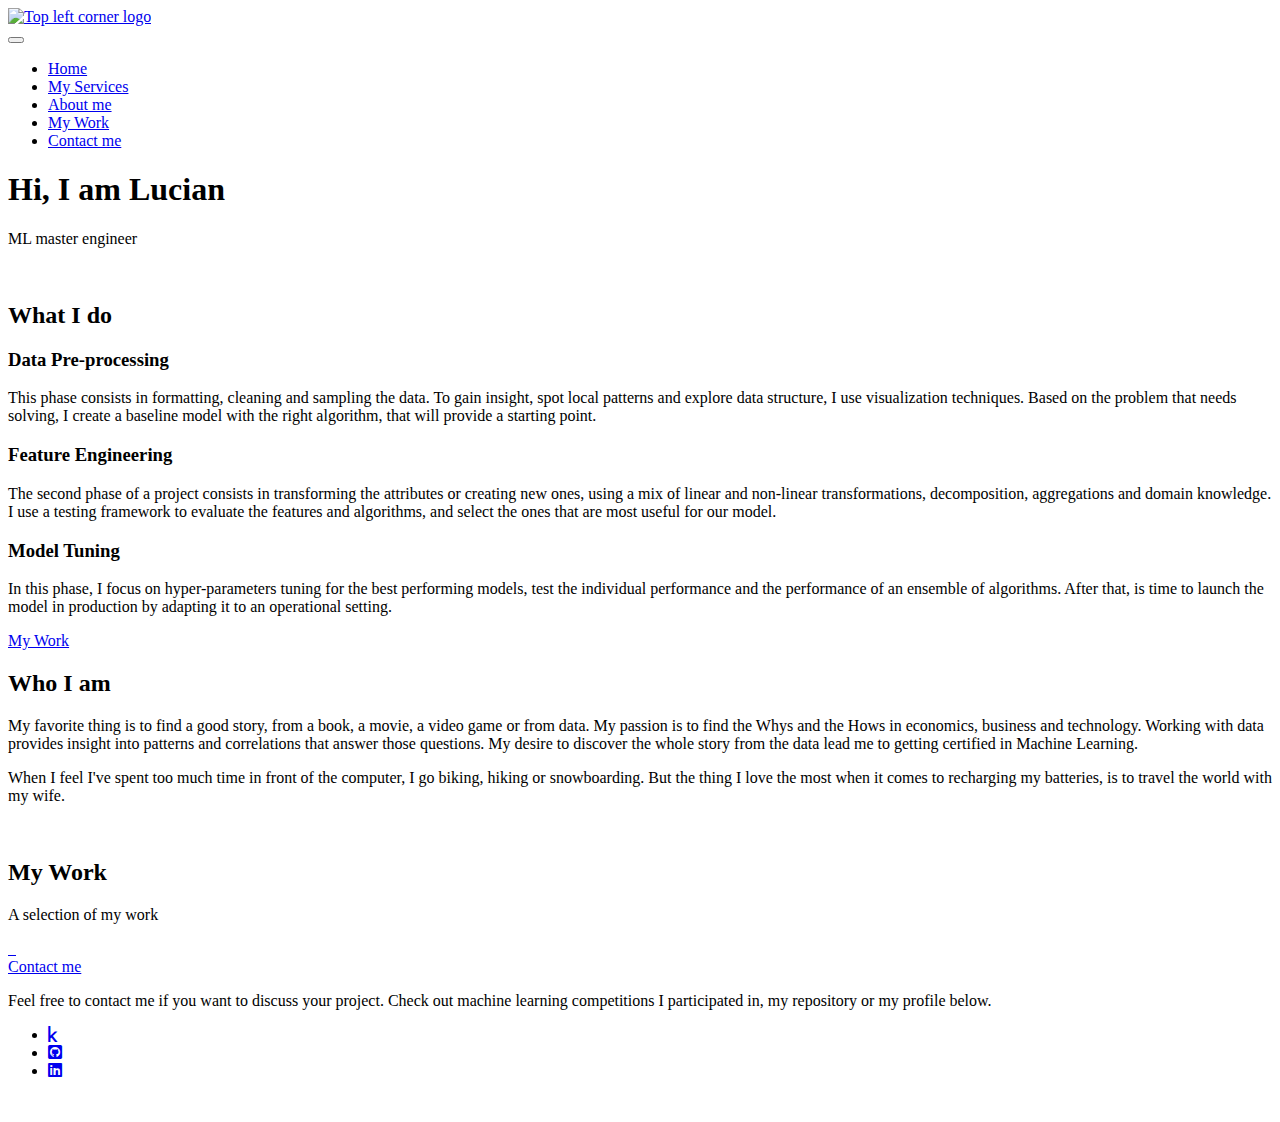
==== index.html @ 3795da47 "Add files via upload" ====
<!DOCTYPE html>
<html lang="en">
    <head>
        <meta charset="UTF-8">
        <meta name="viewport" content="width=device-width, initial-scale=1.0">
        <title>Lucian's Showcase</title>
        <link rel="stylesheet" href="https://cdnjs.cloudflare.com/ajax/libs/normalize/8.0.1/normalize.min.css">
        <link rel="stylesheet" href="https://cdnjs.cloudflare.com/ajax/libs/font-awesome/5.14.0/css/all.css">

        <!-- Here you can link your fonts -->
        <link href="https://fonts.googleapis.com/css?family=Lora:400,700|Roboto+Slab:400,700&display=swap"
              rel="stylesheet">
        <link rel="stylesheet" href="css/style.css">
    </head>

    <body>
        <header>
            <div class="logo">
                <a href="#home">
                    <img style="width:50%" src="img/logo-transp.png" alt="Top left corner logo">
                </a>
            </div>

            <button class="nav-toggle" aria-label="toggle navigation">
                <span class="hamburger"></span>
            </button>
            <nav class="nav">
                <ul class="nav__list">
                    <li class="nav__item"><a href="#home" class="nav__link">Home</a></li>
                    <li class="nav__item"><a href="#services" class="nav__link">My Services</a></li>
                    <li class="nav__item"><a href="#about" class="nav__link">About me</a></li>
                    <li class="nav__item"><a href="#work" class="nav__link">My Work</a></li>
                    <li class="nav__item"><a href="#contact" class="nav__link">Contact me</a></li>
                </ul>
            </nav>
        </header>

        <!-- Introduction -->
        <section class="intro" id="home">
            <h1 class="section__title section__title--intro">
                Hi, I am <strong>Lucian</strong>
            </h1>
            <p class="section__subtitle section__subtitle--intro">ML master engineer</p>
            <img src="img/In_red_cropped.jpg" alt="" class="intro__img">
        </section>

        <!-- My services -->
        <section class="my-services" id="services">
            <h2 class="section__title section__title--services">What I do</h2>
            <div class="services">
                <div class="service">
                    <h3>Data Pre-processing</h3>
                    <p>This phase consists in formatting, cleaning and sampling the data. To gain insight, spot local
                     patterns and explore data structure, I use visualization techniques. Based on the problem that
                        needs solving, I create a baseline model with the right algorithm, that will provide a
                        starting point.
                    </p>
                </div> <!-- / service -->

                <div class="service">
                    <h3>Feature Engineering</h3>
                    <p>The second phase of a project consists in transforming the attributes or creating new ones,
                        using a mix of linear and non-linear transformations, decomposition, aggregations and domain
                        knowledge. I use a testing framework to evaluate the features and algorithms, and select the
                        ones that are most useful for our model.
                    </p>
                </div> <!-- / service -->

                <div class="service">
                    <h3>Model Tuning</h3>
                    <p>In this phase, I focus on hyper-parameters tuning for the best performing models, test the
                        individual performance and the performance of an ensemble of algorithms. After that, is time to
                        launch the model in production by adapting it to an operational setting.
                    </p>
                </div> <!-- / service -->
            </div> <!-- / services -->

            <a href="#work" class="btn">My Work</a>
        </section>

        <!-- About me -->
        <section class="about-me" id="about">
            <h2 class="section__title section__title--about">Who I am</h2>
            <p class="section__subtitle section__subtitle--about"></p>

            <div class="about--me__body">
                <p>My favorite thing is to find a good story, from a book, a movie, a video game or from data. My
                    passion is to find the Whys and the Hows in economics, business and technology. Working with
                    data provides insight into patterns and correlations that answer those questions. My desire
                    to discover the whole story from the data lead me to getting certified in Machine
                    Learning.</p>
                <p>When I feel I've spent too much time in front of the computer, I go biking, hiking
                    or snowboarding. But the thing I love the most when it comes to recharging my batteries, is
                    to travel the world with my wife.</p>
            </div>

            <img src="img/Hiking_Yellowstone_cropped.jpg" alt="" class="about-me__img">
        </section>

        <!-- My Work -->
        <section class="my-work" id="work">
            <h2 class="section__title section__title--work">My Work</h2>
            <p class="section__subtitle section__subtitle--work">A selection of my work</p>

            <div class="portfolio">
                <!-- item 1 -->
                <a href="kiva.html" class="portfolio--item">
                    <img src="img/Kiva/Crowdfunding%20-%20phone%20-%20white.jpg" alt="" class="portfolio__img">
                </a>
                <!-- item 2 -->
                <a href="avito.html" class="portfolio--item">
                    <img src="img/Avito/Avito_home_logo_1200x800.jpg" alt="" class="portfolio__img">
                </a>
                <!-- item 3 -->
                <a href="home_credit.html" class="portfolio--item">
                    <img src="img/HomeCredit/Credit_score_smileys.jpg" alt="" class="portfolio__img">
                </a>
            </div>
        </section>


        <!-- Footer fontawesome.com <i class="fas fa-envelope"></i> -->

<!--        <footer class="footer">
            <a href="mailto:luc@radiclai.com" class="footer__link">Contact me</a>
            <ul class="social-list">
                <li class="social-list__item">
                    <a class="social-list__link" href="https://facebook.com">
                        <i class="fab fa-kaggle"></i>
                    </a>
                </li>
                <li class="social-list__item">
                    <a class="social-list__link" href="https://github.com">
                        <i class="fab fa-github-square"></i>
                    </a>
                </li>
                <li class="social-list__item">
                    <a class="social-list__link" href="https://linkedin.com">
                        <i class="fab fa-linkedin"></i>
                    </a>
                </li>
                <li class="social-list__item">
                    <a class="social-list__link" href="https://reddit.com">
                        <i class="fab fa-reddit-square"></i>
                    </a>
                </li>
            </ul>
            <p>Designed by Kevin Powell</p>
        </footer>
-->
        <section class="contact" id="contact">
            <div class="container">

                <div class="contact-left">
                    <a href="mailto:luc@radiclai.com" class="contact__link">Contact me</a>
                    <p>Feel free to contact me if you want to discuss your project. Check out machine learning
                        competitions I participated in, my repository or my profile below.</p>

                    <ul class="social-list">
                         <li class="social-list__item">
                            <a class="social-list__link" href="https://facebook.com">
                                <i class="fab fa-kaggle"></i>
                            </a>
                        </li>
                        <li class="social-list__item">
                            <a class="social-list__link" href="https://github.com">
                                <i class="fab fa-github-square"></i>
                            </a>
                        </li>
                        <li class="social-list__item">
                            <a class="social-list__link" href="https://linkedin.com">
                                <i class="fab fa-linkedin"></i>
                            </a>
                        </li>
                    </ul>
                </div>

                <div class="contact-right">
                    <img src="img/what_i_do.jpg" alt="">
                </div>

            </div>
        </section>

        <script src="js/index.js"></script>

    </body>

</html>

<!-- My location in Chicago
                    <iframe frameborder="0" width="100%" height="100%"
                            src=<iframe src="https://www.google.com/maps/embed?pb=!1m18!1m12!1m3!1d49819.20371443204!2d-87.69155802974714!3d41.94935518834841!2m3!1f0!2f0!3f0!3m2!1i1024!2i768!4f13.1!3m3!1m2!1s0x0%3A0x0!2s86HJX84P%2B66!5e0!3m2!1sen!2sus!4v1618088555188!5m2!1sen!2sus" style="border:0" allowfullscreen>
                    </iframe>
-->
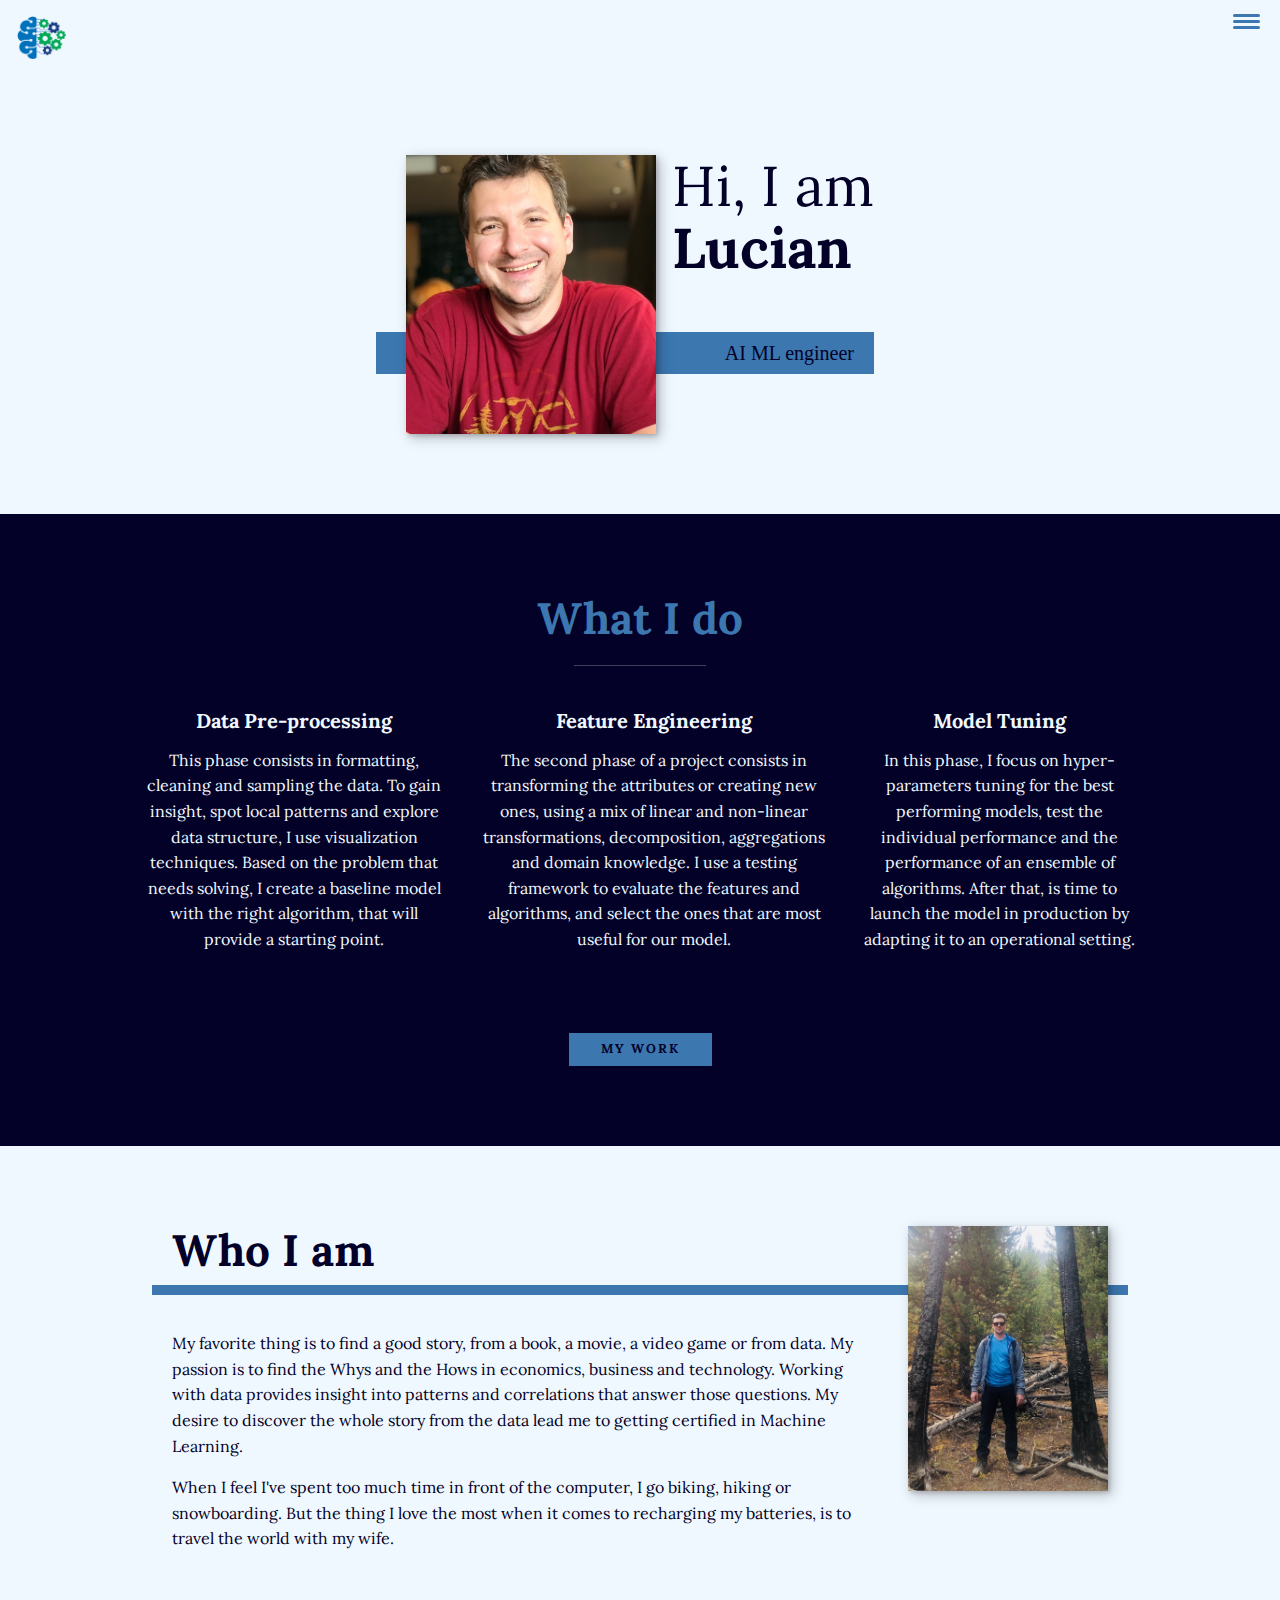
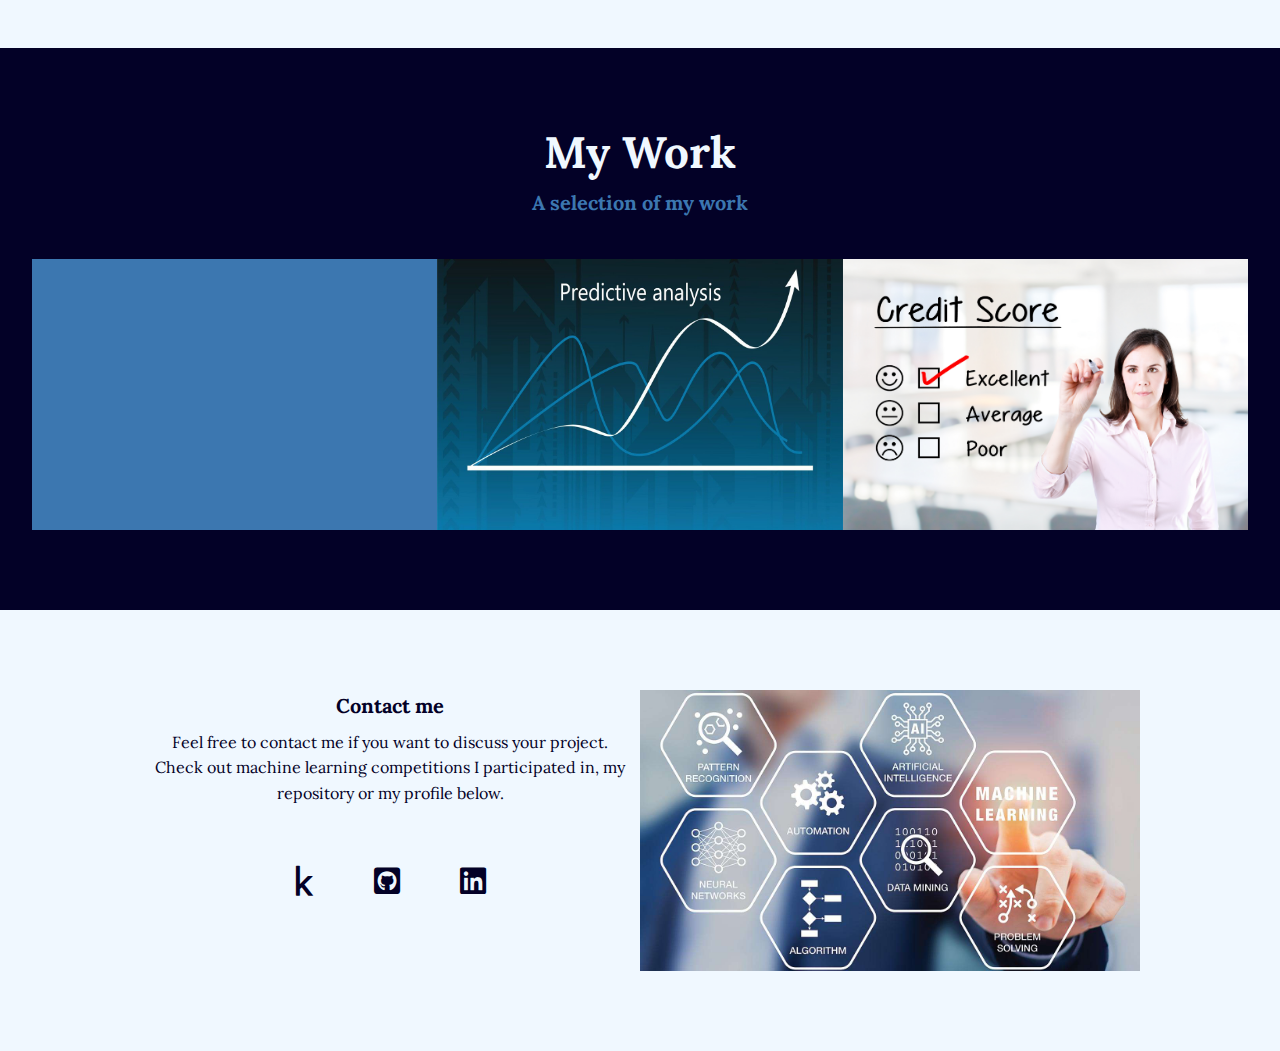
==== commit 2fc3ed23: "Update index.html" ====
--- a/index.html
+++ b/index.html
@@ -40,7 +40,7 @@
             <h1 class="section__title section__title--intro">
                 Hi, I am <strong>Lucian</strong>
             </h1>
-            <p class="section__subtitle section__subtitle--intro">ML master engineer</p>
+            <p class="section__subtitle section__subtitle--intro">AI ML engineer</p>
             <img src="img/In_red_cropped.jpg" alt="" class="intro__img">
         </section>
 
@@ -192,4 +192,4 @@
                     <iframe frameborder="0" width="100%" height="100%"
                             src=<iframe src="https://www.google.com/maps/embed?pb=!1m18!1m12!1m3!1d49819.20371443204!2d-87.69155802974714!3d41.94935518834841!2m3!1f0!2f0!3f0!3m2!1i1024!2i768!4f13.1!3m3!1m2!1s0x0%3A0x0!2s86HJX84P%2B66!5e0!3m2!1sen!2sus!4v1618088555188!5m2!1sen!2sus" style="border:0" allowfullscreen>
                     </iframe>
--->+-->
--- a/css/style.css
+++ b/css/style.css
@@ -0,0 +1,554 @@
+*,
+*::before,
+*::after {
+    box-sizing: border-box;
+}
+
+/* Custom properties, update these for your own design */
+
+:root {
+    --ff-primary: 'Lora', serif;
+    --ff-secondary: 'Robot Slab', serif;
+
+    --fw-reg: 400;
+    --fw-bold: 700;
+
+/* https://www.rapidtables.com/web/color/blue-color.html */
+/* off-white:#f8f8ff, charcoal grey:#36454f, black:#303030, alice blue, #030127   */
+    --clr-light: aliceblue;
+    --clr-dark: #030127;
+    --clr-accent: #3c77b0;
+
+    --fs-h1: 2.25rem;
+    --fs-h2: 1.75rem;
+    --fs-h3: 1.25rem;
+    --fs-body: 1.00rem;
+
+    --bs: 0.25em 0.25em 0.75em rgba(0,0,0,.25),
+          0.125em 0.125em 0.25em rgba(0,0,0,.15);
+}
+
+@media (min-width: 800px) {
+    :root {
+        --fs-h1: 3.5rem; /* used to be 4.5 */
+        --fs-h2: 2.75rem; /* 3.75 */
+        --fs-h3: 1.25rem; /* 1.5 */
+        --fs-body: 1.0rem; /* 1.125 */
+    }
+}
+/*****************************************************************************************/
+
+/* General styles */
+
+html {
+    scroll-behavior: smooth;
+}
+
+body {
+    background: var(--clr-light);
+    color: var(--clr-dark);
+    margin: 0;
+    font-family: var(--ff-primary);
+    font-size: var(--fs-body);
+    line-height: 1.6;
+}
+
+section {
+    padding: 5em 2em;
+}
+
+img {
+    display: block;
+    max-width: 100%;
+}
+
+strong { font-weight: var(--fw-bold) }
+
+:focus {
+    outline: 3px solid var(--clr-accent);
+    outline-offset: 3px;
+}
+/*****************************************************************************************/
+
+/* Buttons */
+
+.btn {
+    display: inline-block;
+    padding: .5em 2.5em;
+    background: var(--clr-accent);
+    color: var(--clr-dark);
+    text-decoration: none;
+    cursor: pointer;
+    font-size: .8rem;
+    text-transform: uppercase;
+    letter-spacing: 2px;
+    font-weight: var(--fw-bold);
+    transition: transform 200ms ease-in-out;
+}
+
+.btn:hover {
+    transform: scale(1.1);
+}
+/*****************************************************************************************/
+
+/* Typography */
+
+h1,
+h2,
+h3 {
+    line-height: 1.1;
+    margin: 0;
+}
+
+h1 { font-size: var(--fs-h1) }
+h2 { font-size: var(--fs-h2) }
+h3 { font-size: var(--fs-h3) }
+
+
+.section__title {
+    margin-bottom: .25em;
+}
+
+.section__title--intro {
+    font-weight: var(--fw-reg);
+}
+
+.section__title--intro strong {
+    display: block;
+}
+
+.section__subtitle {
+    margin: 0;
+    font-size: var(--fs-h3);
+}
+
+.section__subtitle--intro,
+.section__subtitle--about {
+    background: var(--clr-accent);
+    padding: .25em 1em;
+    font-family: var(--ff-secondary);
+    margin-bottom: 1em;
+}
+
+.section__subtitle--work {
+    color: var(--clr-accent);
+    font-weight: var(--fw-bold);
+    margin-bottom: 2em;
+}
+/*****************************************************************************************/
+
+/* Header */
+
+header {
+    display: flex;
+    justify-content: space-between;
+    padding: 1em;
+}
+
+.logo {
+    max-width: 100px;
+}
+
+.nav {
+    position: fixed;
+    background: var(--clr-dark);
+    color: var(--clr-light);
+    top: 0;
+    bottom: 0;
+    left: 0;
+    right: 0;
+    z-index: 100;
+
+    transform: translateX(100%);
+    transition: transform 250ms cubic-bezier(.5, 0, .5, 1);
+}
+
+.nav__list {
+    list-style: none;
+    display: flex;
+    height: 100%;
+    flex-direction: column;
+    justify-content: space-evenly;
+    align-items: center;
+    margin: 0;
+    padding: 0;
+}
+
+.nav__link {
+    color: inherit;
+    font-weight: var(--fw-bold);
+    font-size: var(--fs-h3);
+    text-decoration: none;
+}
+
+.nav__link:hover {
+    color: var(--clr-accent);
+}
+
+.nav-toggle {
+    padding: .5em;
+    background: transparent;
+    border: 0;
+    cursor: pointer;
+    position: absolute;
+    right: 1em;
+    top: 1em;
+    z-index: 1000;
+}
+
+.nav-open .nav {
+    transform: translateX(0);
+}
+.nav-open .nav-toggle {
+    position: fixed;
+}
+.nav-open .hamburger {
+    transform: rotate(.625turn)
+}
+.nav-open .hamburger::before {
+    transform: rotate(90deg) translateX(-6px);
+}
+.nav-open .hamburger::after {
+    opacity: 0;
+}
+/*****************************************************************************************/
+
+/* Hamburger */
+
+.hamburger {
+    display: block;
+    position: relative;
+}
+
+.hamburger,
+.hamburger::before,
+.hamburger::after {
+    background: var(--clr-accent);
+    width: 2em;
+    height: 3px;
+    border-radius: 1em;
+    transition: transform 250ms ease-in-out;
+}
+
+.hamburger::before,
+.hamburger::after {
+    content: '';
+    position: absolute;
+    left: 0;
+    right: 0;
+}
+
+.hamburger::before { top: 6px;}
+.hamburger::after { bottom: 6px;}
+/**************************************************************************************/
+
+/* Intro section */
+
+.intro {
+    position: relative;
+}
+
+.intro__img {
+    box-shadow: var(--bs);
+}
+
+.section__subtitle--intro {
+    display: inline-block;
+}
+
+@media (min-width: 600px) {
+    .intro {
+        display: grid;
+        width: min-content;
+        margin: 0 auto;
+        grid-column-gap: 1em;
+        grid-template-areas:
+            "img title"
+            "img subtitle";
+        grid-template-columns: min-content max-content;
+    }
+
+    .intro__img {
+        grid-area: img;
+        min-width: 250px;
+        position: relative;
+        z-index: 2;
+    }
+
+    .section__subtitle--intro {
+        align-self: start;
+        grid-column: -1 / 1;
+        grid-row: 2;
+        text-align: right;
+        position: relative;
+        left: -1.5em;
+        width: calc(100% + 1.5em);
+    }
+}
+/*****************************************************************************************/
+
+/* Services section */
+
+.my-services {
+    background-color: var(--clr-dark);
+    /*background-image: url(../img/what_i_do.jpg);*/
+    background-size: cover;
+    /* background-blend-mode: screen; */
+    color: var(--clr-light);
+    text-align: center;
+}
+
+.section__title--services {
+    color: var(--clr-accent);
+    position: relative;
+}
+
+.section__title--services::after {
+    content: '';
+    display: block;
+    width: 3em;
+    height: 1px;
+    margin: 0.5em auto 1em;
+    background: var(--clr-light);
+    opacity: 0.25;
+}
+
+.services {
+    margin-bottom: 4em;
+}
+
+.service {
+    max-width: 500px;
+    margin: 0 auto;
+}
+
+@media (min-width: 800px) {
+    .services {
+        display: flex;
+        max-width: 1000px;
+        margin-left: auto;
+        margin-right: auto;
+    }
+
+    .service + .service {
+        margin-left: 2em;
+    }
+}
+/***************************************************************************************/
+
+/* About me*/
+
+.about-me {
+    max-width: 1000px;
+    margin: 0 auto;
+}
+
+.about-me__img {
+    box-shadow: var(--bs);
+}
+
+@media (min-width: 600px) {
+    .about-me {
+        display: grid;
+        grid-template-columns: 1fr 200px;
+        grid-template-areas:
+            "title img"
+            "subtitle img"
+            "text img";
+        grid-column-gap: 2em;
+    }
+
+    .section__title--about {
+        grid-area: title;
+    }
+    .section__subtitle--about {
+        grid-column: 1 / -1;
+        grid-row: 2;
+        position: relative;
+        left: -1em;
+        width: calc(100% + 2em);
+        padding-left: 1em;
+        padding-right: calc(200px + 4em);
+    }
+
+    .about-me__img {
+        grid-area: img;
+        position: relative;
+        z-index: 2;
+    }
+}
+/*****************************************************************************************/
+
+/* My Work */
+
+.my-work {
+    background-color: var(--clr-dark);
+    color: var(--clr-light);
+    text-align: center;
+}
+
+.portfolio {
+    display: grid;
+    grid-template-columns: repeat(auto-fit, minmax(300px, 1fr));
+}
+
+.portfolio--item {
+    background: var(--clr-accent);
+    overflow: hidden;
+}
+
+.portfolio__img {
+    transition: transform 750ms cubic-bezier(.5, 0, .5, 1),
+    opacity 250ms linear;
+}
+
+.portfolio__item:focus {
+    position: relative;
+    z-index: 2;
+}
+
+.portfolio__img:hover,
+.portfolio__item:focus .portfolio__img {
+    transform: scale(1.2);
+    opacity: .75;
+}
+/*****************************************************************************************/
+
+/* Footer */
+
+.footer {
+    text-align: center;
+    justify-content: center;
+    background: var(--clr-dark);
+    color: var(--clr-accent);
+    font-size: var(--fs-h3);
+    width: 100%;
+    padding: 2.5em 0 0 0;
+    overflow: hidden;
+}
+.footer a {
+    color: inherit;
+    text-align: center;
+    text-decoration: none;
+}
+.footer p {
+    color: inherit;
+    max-width: 800px;
+    text-align: center;
+    margin: 1em auto;
+    font-family: var(--ff-primary);
+    font-size: var(--fs-body);
+}
+.footer__link {
+    display: flex;
+    justify-content: center;
+    font-weight: var(--fw-bold);
+}
+.footer__link:hover,
+.social-list__link:hover {
+    opacity: .7;
+}
+.footer__link:hover {
+    text-decoration: underline;
+}
+
+/* My social links */
+
+.social-list {
+    list-style: none;
+    display: flex;
+    justify-content: center;
+    margin: .7em 0 0;
+    padding: 1em 0;
+    font-size: 1.5em;
+}
+.social-list__item {
+    margin: 0 .5em;
+}
+.social-list__link {
+    padding: .5em;
+}
+/********************************************************************************************/
+
+/* This is for the Index page only*/
+
+.container {
+    display: grid;
+    grid-template-columns: repeat(auto-fit, minmax(300px, 1fr));
+    color: var(--clr-dark);
+    /*text-align: center;
+    justify-content: center;
+    padding: 1.5em 0 0 0;*/
+    font-size: var(--fs-h3);
+    position: relative;
+}
+
+@media (min-width: 600px) {
+    .container {
+        display: flex;
+        max-width: 1000px;
+        margin-left: auto;
+        margin-right: auto;
+    }
+}
+
+.contact-left {
+    margin: 0 auto;
+    max-width: 500px;}
+.contact-left a {
+    color: inherit;
+    text-decoration: none;}
+.contact-left p {
+    text-align: center;
+    max-width: 500px;
+    color: inherit;
+    font-family: var(--ff-primary);
+    font-size: var(--fs-body);
+    margin: .5em .5em;}
+.contact__link {
+    display: flex;
+    justify-content: center;
+    font-weight: var(--fw-bold);}
+.contact__link:hover,
+.social-list__link:hover {opacity: .6;}
+.contact__link:hover {
+    text-decoration: underline;}
+
+.contact-right {
+    margin: 0 auto;
+    max-width: 500px;}
+.contact-right img {
+  	display: block;
+	margin: 0 auto;
+	max-width: 100%;
+	height: auto;
+}
+
+/*.contact-right iframe {
+    left: 0;
+    top: 0;
+    height: 100%;
+    width: 100%;
+    position: absolute;}*/
+
+/*****************************************************************************************/
+.portfolio-item-individual {
+    padding: 0 2em 2em;
+    max-width: 1200px;
+    margin: 0 auto;
+}
+
+.portfolio-item-individual p {
+    max-width: 1200px;
+    margin-left: auto;
+    margin-right: auto;
+}
+
+@media screen and (min-width: 600px) {
+    .plotly-graph-div {
+        display: flex;
+        width: 100%;
+        margin-left: auto;
+        margin-right: auto;
+    }
+}
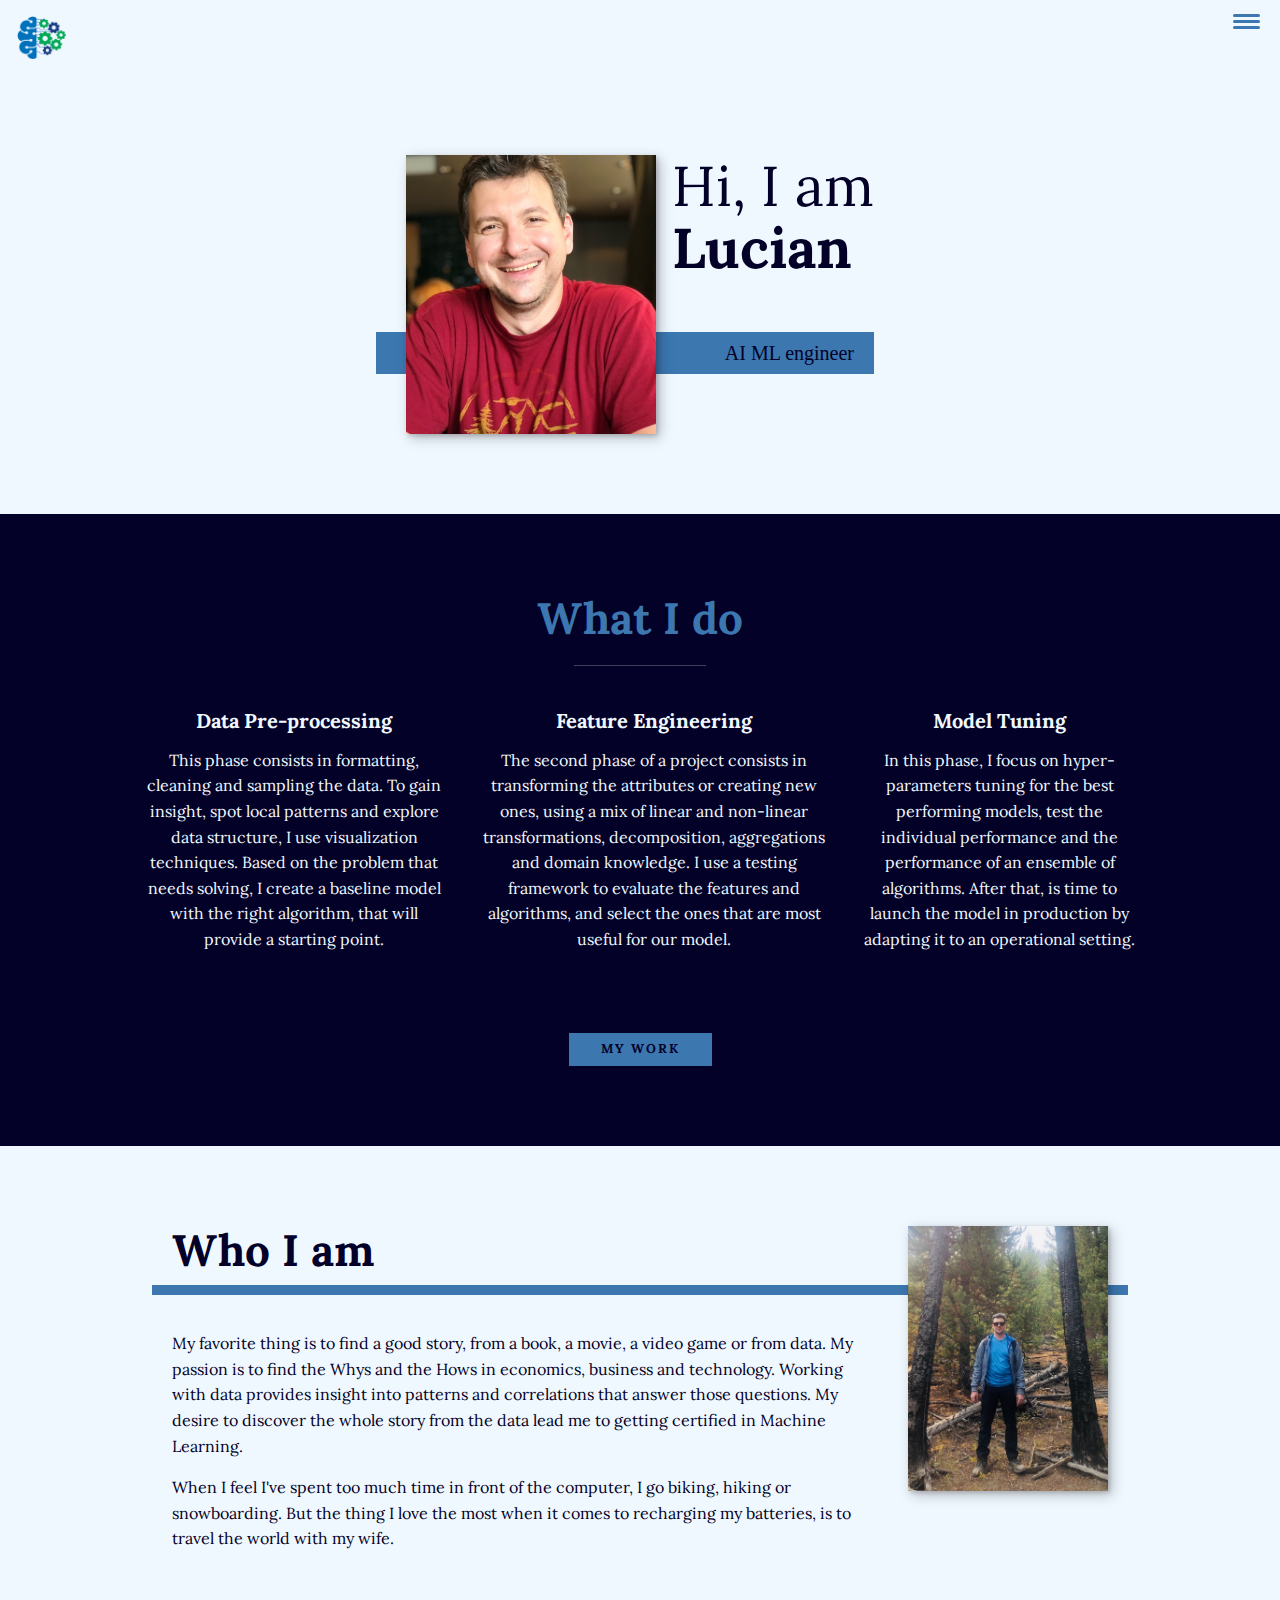
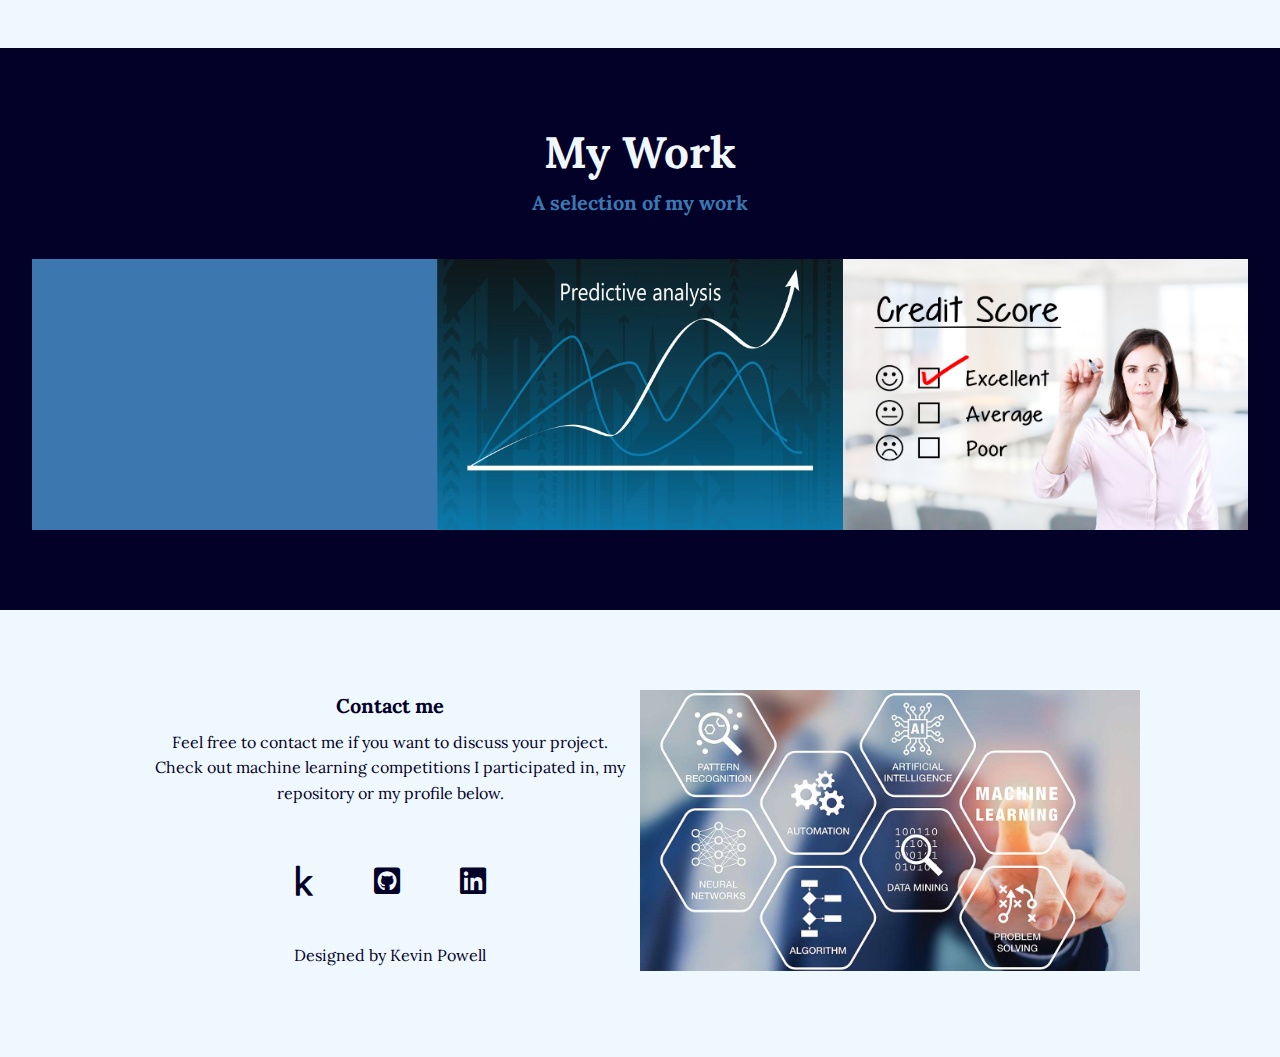
==== commit 36c579b4: "Update index.html" ====
--- a/index.html
+++ b/index.html
@@ -152,27 +152,28 @@
             <div class="container">
 
                 <div class="contact-left">
-                    <a href="mailto:luc@radiclai.com" class="contact__link">Contact me</a>
+                    <a href="mailto:lucian.s.perianu@gmail.com" class="contact__link">Contact me</a>
                     <p>Feel free to contact me if you want to discuss your project. Check out machine learning
                         competitions I participated in, my repository or my profile below.</p>
 
                     <ul class="social-list">
                          <li class="social-list__item">
-                            <a class="social-list__link" href="https://facebook.com">
+                            <a class="social-list__link" href="https://www.kaggle.com/lucian18">
                                 <i class="fab fa-kaggle"></i>
                             </a>
                         </li>
                         <li class="social-list__item">
-                            <a class="social-list__link" href="https://github.com">
+                            <a class="social-list__link" href="https://github.com/lucian-sp">
                                 <i class="fab fa-github-square"></i>
                             </a>
                         </li>
                         <li class="social-list__item">
-                            <a class="social-list__link" href="https://linkedin.com">
+                            <a class="social-list__link" href="https://www.linkedin.com/in/lucianperianu/">
                                 <i class="fab fa-linkedin"></i>
                             </a>
                         </li>
                     </ul>
+                    <p>Designed by Kevin Powell</p>
                 </div>
 
                 <div class="contact-right">
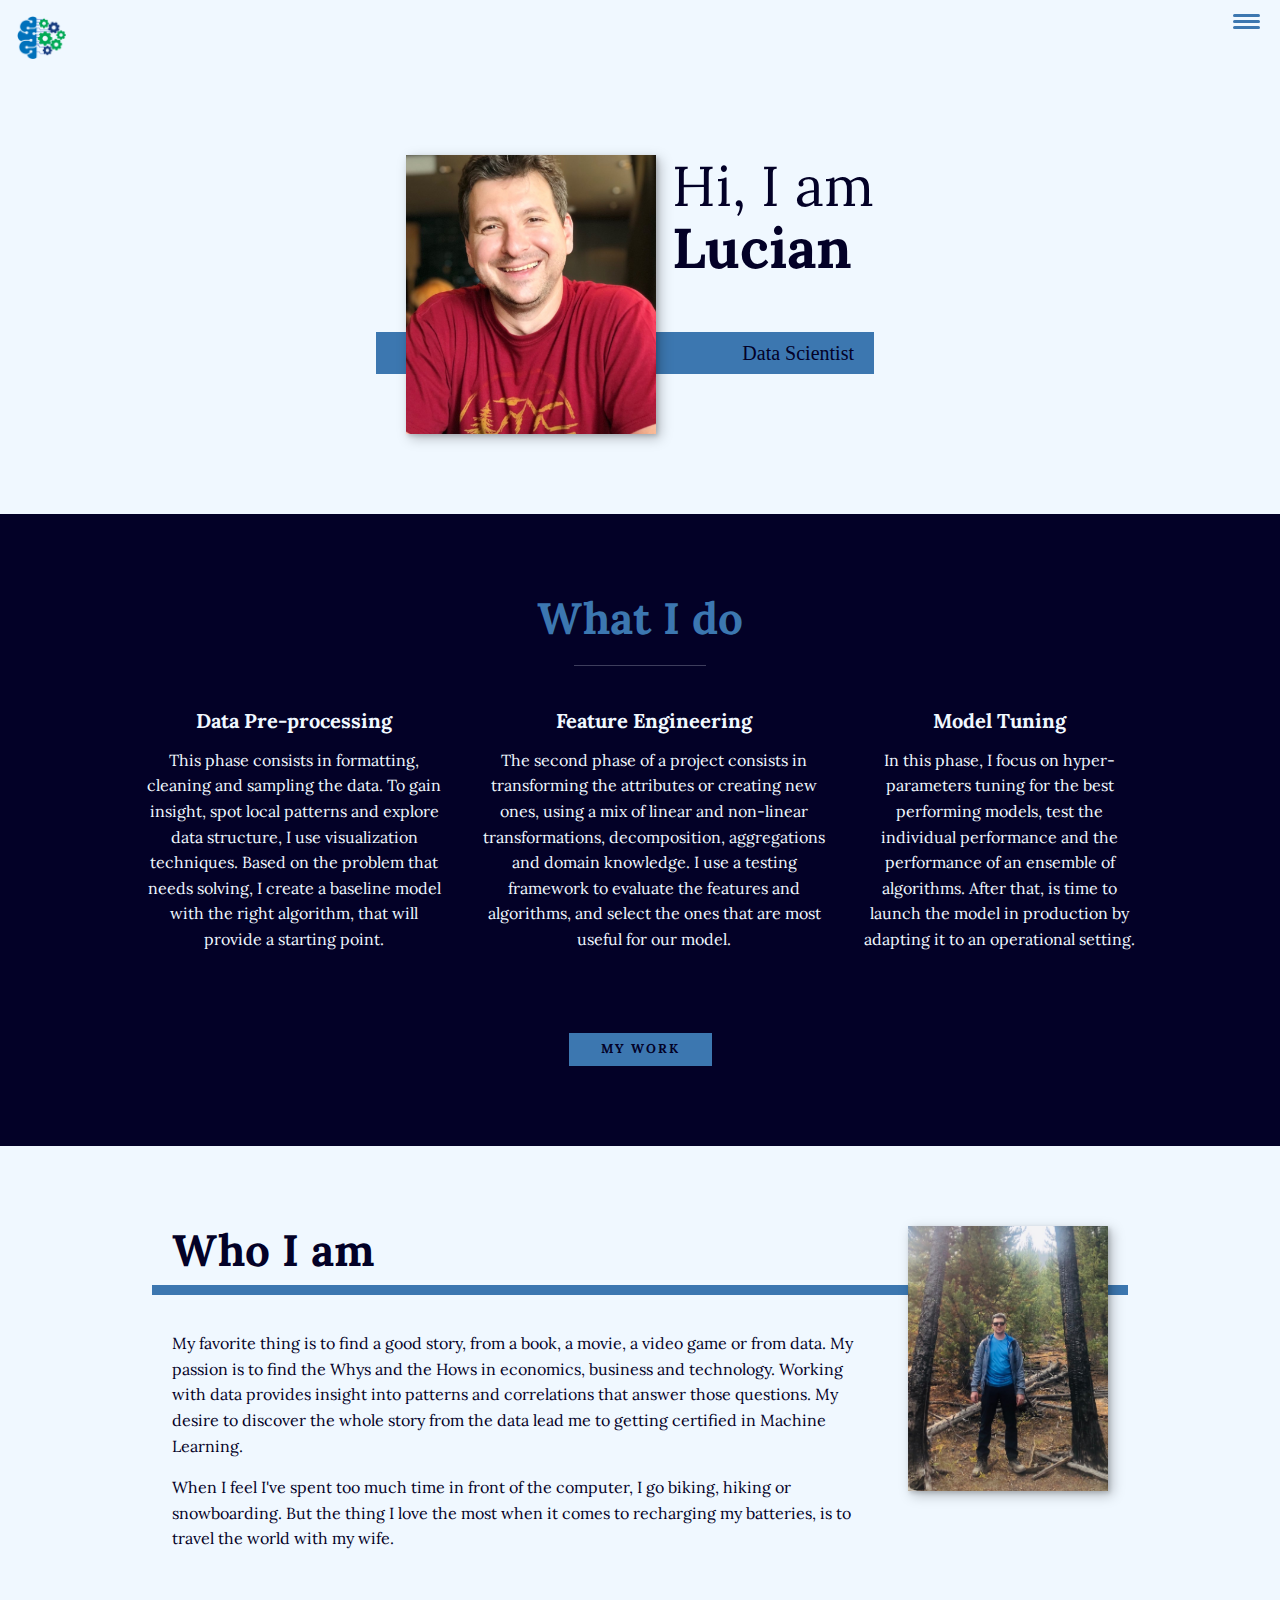
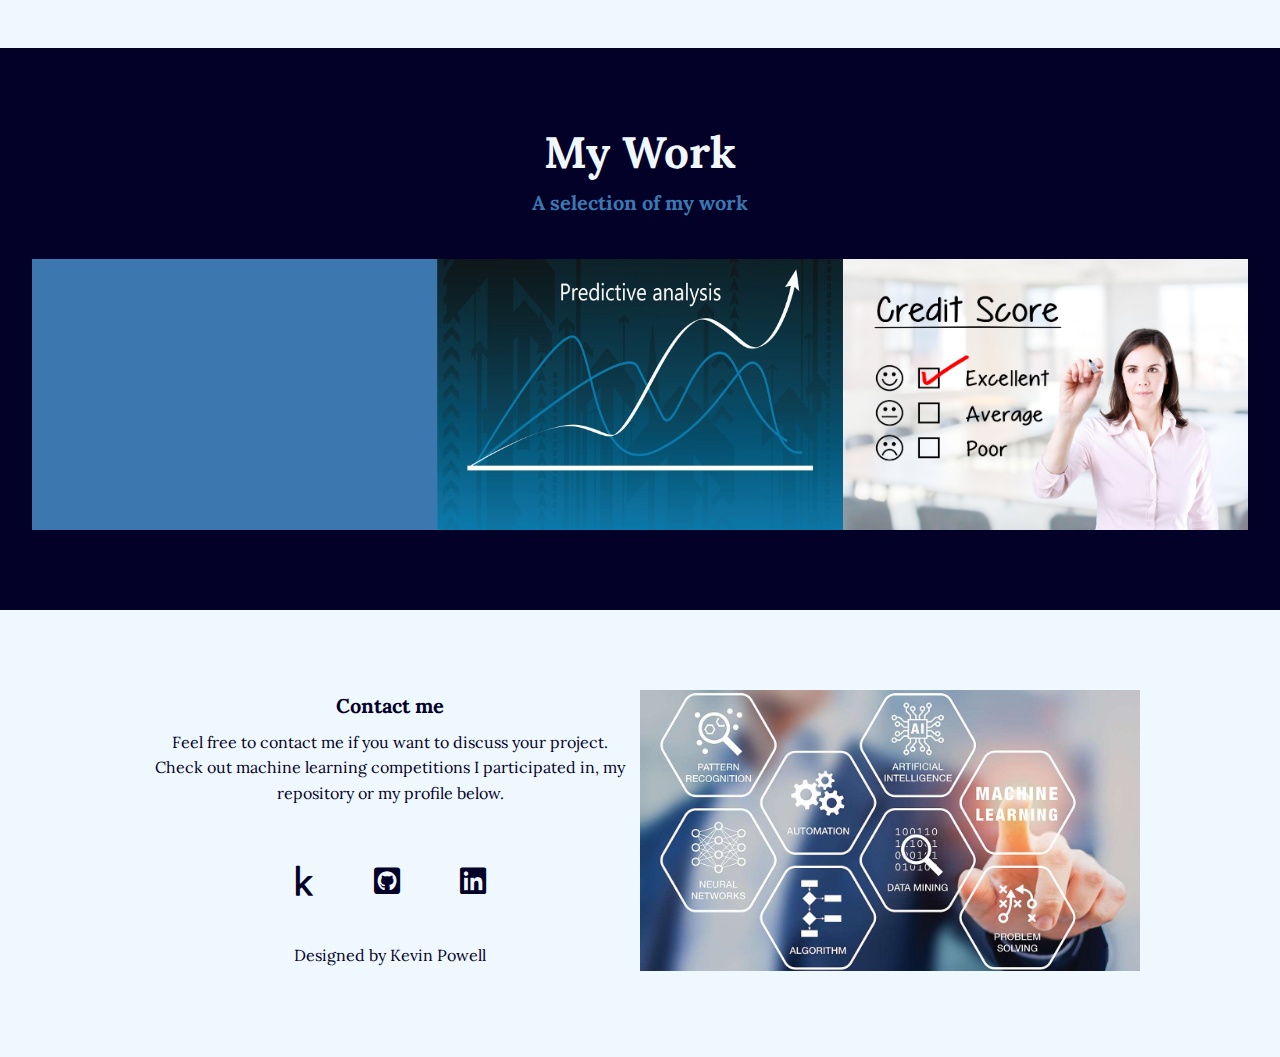
==== commit 47e6d17b: "Update index.html" ====
--- a/index.html
+++ b/index.html
@@ -40,7 +40,7 @@
             <h1 class="section__title section__title--intro">
                 Hi, I am <strong>Lucian</strong>
             </h1>
-            <p class="section__subtitle section__subtitle--intro">AI ML engineer</p>
+            <p class="section__subtitle section__subtitle--intro">Data Scientist</p>
             <img src="img/In_red_cropped.jpg" alt="" class="intro__img">
         </section>
 
